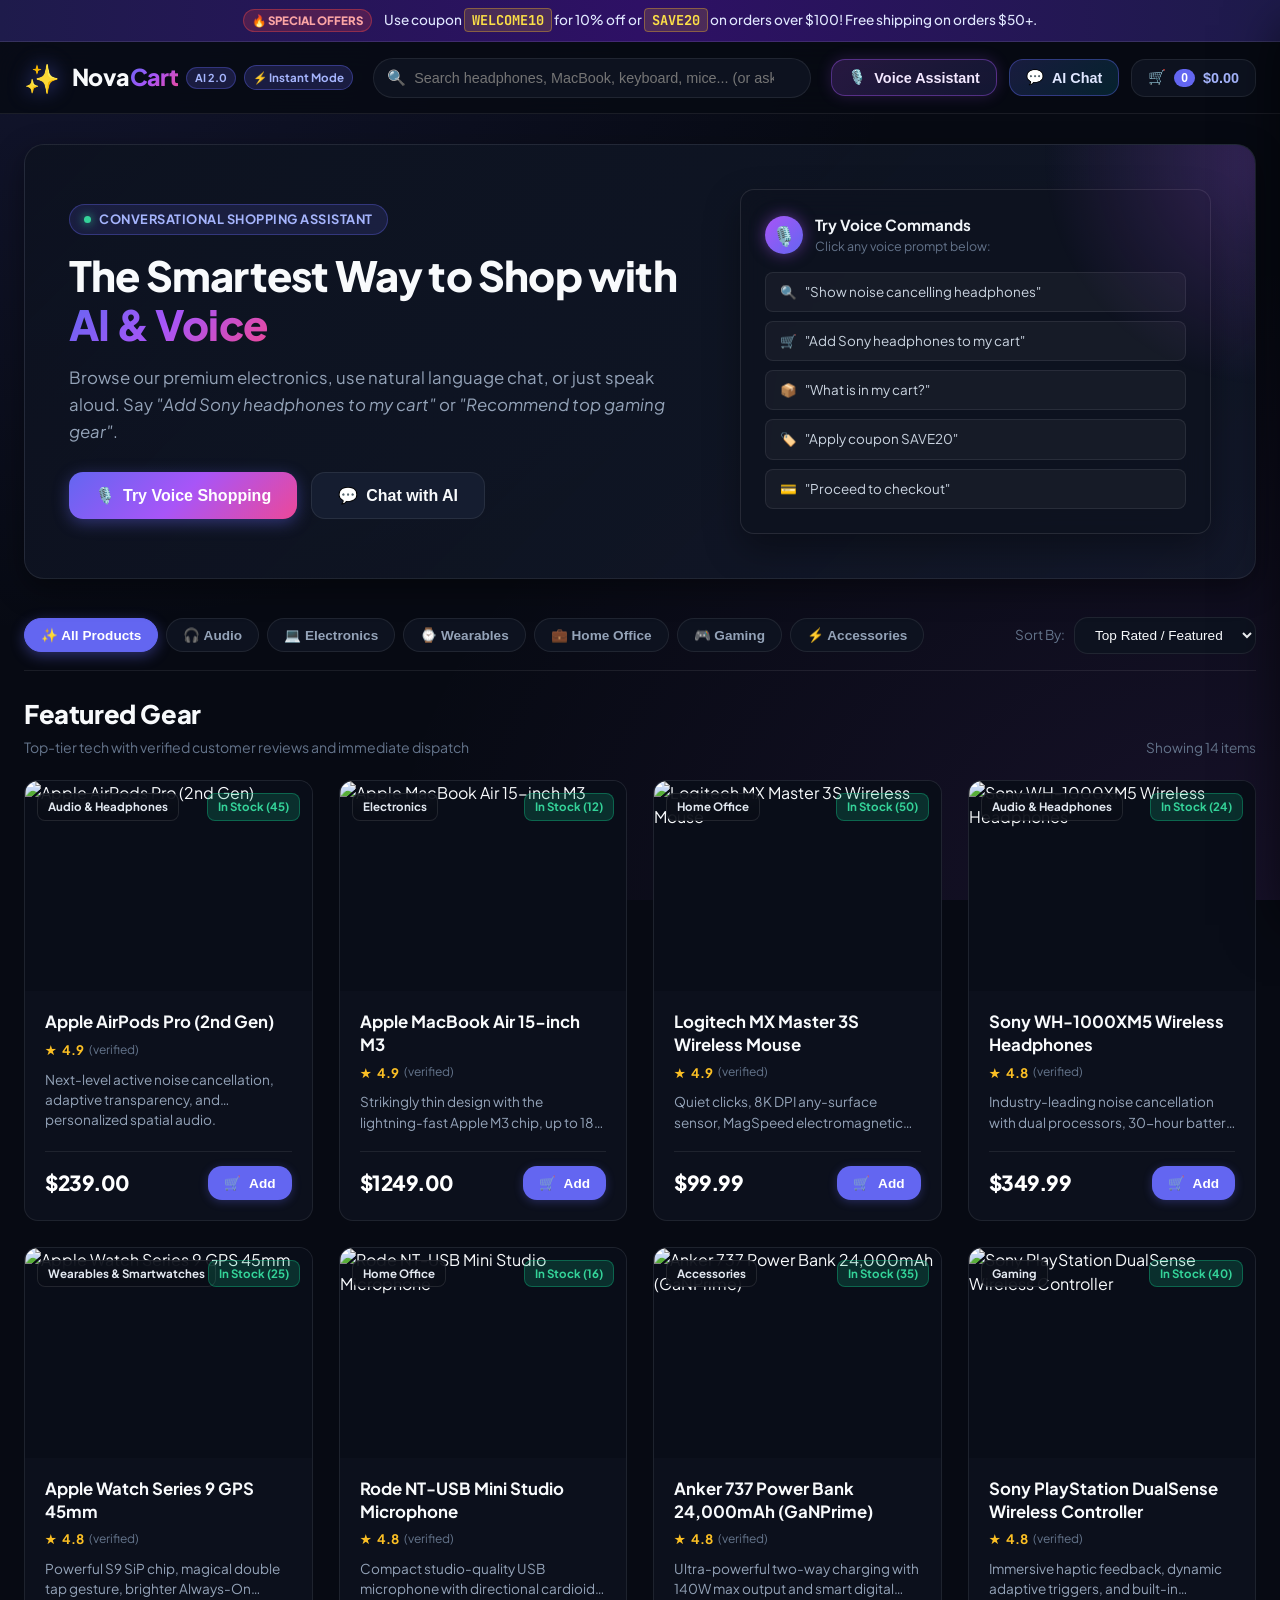
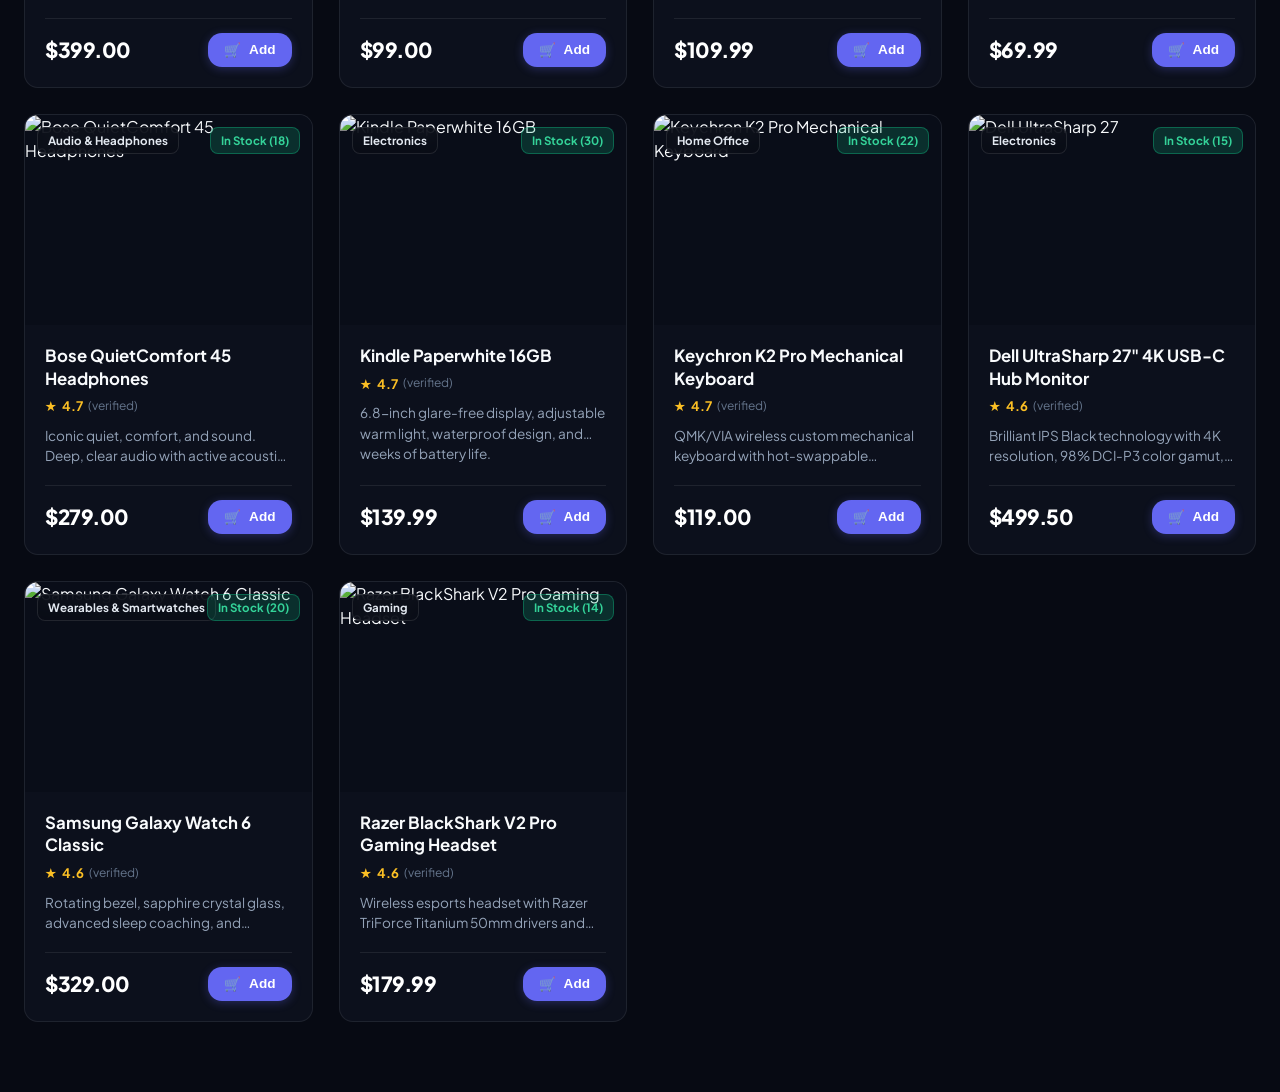
==== index.html @ 32c0c03f "Initial release of NovaCart E-Commerce System with AI Chatbot and Voice Assistant" ====
<!DOCTYPE html>
<html lang="en">
<head>
    <meta charset="UTF-8">
    <meta name="viewport" content="width=device-width, initial-scale=1.0">
    <title>NovaCart - AI & Voice Powered E-Commerce</title>
    <link rel="stylesheet" href="css/style.css">
    <link rel="preconnect" href="https://fonts.googleapis.com">
    <link rel="preconnect" href="https://fonts.gstatic.com" crossorigin>
    <link href="https://fonts.googleapis.com/css2?family=Plus+Jakarta+Sans:wght@300;400;500;600;700;800&family=JetBrains+Mono:wght@400;500;600&display=swap" rel="stylesheet">
</head>
<body>
    <!-- Top Promotional Banner -->
    <div class="announcement-bar">
        <div class="announcement-content">
            <span class="badge-fire">🔥 SPECIAL OFFERS</span>
            <span>Use coupon <code class="coupon-chip" onclick="cartManager.quickApply('WELCOME10')">WELCOME10</code> for 10% off or <code class="coupon-chip" onclick="cartManager.quickApply('SAVE20')">SAVE20</code> on orders over $100! Free shipping on orders $50+.</span>
        </div>
    </div>

    <!-- Navigation Header -->
    <header class="navbar">
        <div class="nav-container">
            <div class="logo-area" onclick="app.resetFilters()">
                <div class="logo-icon-glow">✨</div>
                <div class="logo-text">
                    <span class="brand-title">Nova<span class="gradient-text">Cart</span></span>
                    <span class="brand-badge">AI 2.0</span>
                    <span class="live-pill" id="backendStatusBadge">⚡ Instant Mode</span>
                </div>
            </div>

            <!-- Instant Search Bar -->
            <div class="search-container">
                <span class="search-icon">🔍</span>
                <input type="text" id="searchInput" placeholder="Search headphones, MacBook, keyboard, mice... (or ask AI)" oninput="app.handleSearch(this.value)">
                <button class="clear-search-btn" id="clearSearchBtn" onclick="app.clearSearch()" style="display:none;">✕</button>
            </div>

            <!-- Header Action Controls -->
            <div class="nav-actions">
                <!-- Voice Assistant Trigger -->
                <button class="btn btn-voice-glow" onclick="voiceAssistant.toggle()" title="Talk to Voice Assistant">
                    <span class="mic-wave">🎙️</span>
                    <span class="btn-label">Voice Assistant</span>
                </button>

                <!-- AI Chatbot Trigger -->
                <button class="btn btn-chat-glow" onclick="chatAssistant.toggle()" title="Open AI Chat Assistant">
                    <span>💬</span>
                    <span class="btn-label">AI Chat</span>
                </button>

                <!-- Shopping Cart Trigger -->
                <button class="btn btn-cart-glow" onclick="cartManager.openDrawer()" title="View Cart">
                    <span class="cart-icon">🛒</span>
                    <span class="cart-count" id="cartCountBadge">0</span>
                    <span class="cart-subtotal" id="cartHeaderSubtotal">$0.00</span>
                </button>
            </div>
        </div>
    </header>

    <!-- Main Container -->
    <main class="main-layout">
        <!-- Hero Section with Futuristic Conversational Shopping -->
        <section class="hero-banner">
            <div class="hero-left">
                <div class="hero-pill">
                    <span class="pulse-dot"></span> Conversational Shopping Assistant
                </div>
                <h1 class="hero-heading">
                    The Smartest Way to Shop with <span class="gradient-text">AI & Voice</span>
                </h1>
                <p class="hero-subtext">
                    Browse our premium electronics, use natural language chat, or just speak aloud.
                    Say <em>"Add Sony headphones to my cart"</em> or <em>"Recommend top gaming gear"</em>.
                </p>
                <div class="hero-cta-group">
                    <button class="btn btn-primary btn-lg" onclick="voiceAssistant.startListening()">
                        <span>🎙️</span> Try Voice Shopping
                    </button>
                    <button class="btn btn-secondary btn-lg" onclick="chatAssistant.openWithPrompt('What deals and recommendations do you have?')">
                        <span>💬</span> Chat with AI
                    </button>
                </div>
            </div>

            <div class="hero-right">
                <div class="hero-voice-card">
                    <div class="voice-card-header">
                        <span class="mic-icon-circle">🎙️</span>
                        <div>
                            <h4>Try Voice Commands</h4>
                            <p>Click any voice prompt below:</p>
                        </div>
                    </div>
                    <div class="command-pills">
                        <div class="cmd-pill" onclick="voiceAssistant.simulateUtterance('Show noise cancelling headphones')">
                            <span>🔍</span> "Show noise cancelling headphones"
                        </div>
                        <div class="cmd-pill" onclick="voiceAssistant.simulateUtterance('Add Sony headphones to my cart')">
                            <span>🛒</span> "Add Sony headphones to my cart"
                        </div>
                        <div class="cmd-pill" onclick="voiceAssistant.simulateUtterance('What is in my cart?')">
                            <span>📦</span> "What is in my cart?"
                        </div>
                        <div class="cmd-pill" onclick="voiceAssistant.simulateUtterance('Apply coupon SAVE20')">
                            <span>🏷️</span> "Apply coupon SAVE20"
                        </div>
                        <div class="cmd-pill" onclick="voiceAssistant.simulateUtterance('Proceed to checkout')">
                            <span>💳</span> "Proceed to checkout"
                        </div>
                    </div>
                </div>
            </div>
        </section>

        <!-- Category Filter Tabs & Controls -->
        <section class="catalog-controls">
            <div class="category-tabs" id="categoryTabs">
                <button class="cat-pill active" data-category="ALL" onclick="app.setCategory('ALL')">✨ All Products</button>
                <button class="cat-pill" data-category="AUDIO" onclick="app.setCategory('AUDIO')">🎧 Audio</button>
                <button class="cat-pill" data-category="ELECTRONICS" onclick="app.setCategory('ELECTRONICS')">💻 Electronics</button>
                <button class="cat-pill" data-category="WEARABLES" onclick="app.setCategory('WEARABLES')">⌚ Wearables</button>
                <button class="cat-pill" data-category="HOME_OFFICE" onclick="app.setCategory('HOME_OFFICE')">💼 Home Office</button>
                <button class="cat-pill" data-category="GAMING" onclick="app.setCategory('GAMING')">🎮 Gaming</button>
                <button class="cat-pill" data-category="ACCESSORIES" onclick="app.setCategory('ACCESSORIES')">⚡ Accessories</button>
            </div>

            <div class="filter-controls">
                <div class="sort-selector">
                    <label for="sortSelect">Sort By:</label>
                    <select id="sortSelect" onchange="app.handleSort(this.value)">
                        <option value="featured">Top Rated / Featured</option>
                        <option value="price-asc">Price: Low to High</option>
                        <option value="price-desc">Price: High to Low</option>
                        <option value="name">Name (A-Z)</option>
                    </select>
                </div>
            </div>
        </section>

        <!-- Product Grid Section -->
        <section class="products-section">
            <div class="section-header">
                <div>
                    <h2 id="sectionTitle">Featured Gear</h2>
                    <p class="section-subtitle">Top-tier tech with verified customer reviews and immediate dispatch</p>
                </div>
                <span class="product-count" id="productCountLabel">Loading catalog...</span>
            </div>

            <div class="product-grid" id="productGrid">
                <!-- Dynamically populated product cards -->
            </div>
        </section>
    </main>

    <!-- Slide-out Cart Drawer -->
    <div class="cart-backdrop" id="cartBackdrop" onclick="cartManager.closeDrawer()"></div>
    <aside class="cart-drawer" id="cartDrawer">
        <div class="cart-drawer-header">
            <div class="cart-drawer-title">
                <h3>Your Shopping Cart</h3>
                <span class="cart-badge-count" id="drawerCartCount">0 items</span>
            </div>
            <button class="close-btn" onclick="cartManager.closeDrawer()" title="Close Cart">✕</button>
        </div>

        <!-- Free Shipping Progress Bar -->
        <div class="shipping-progress-box" id="shippingProgressBar">
            <div class="shipping-status-text" id="shippingStatusText">Add $50.00 more for FREE shipping!</div>
            <div class="progress-bar-track">
                <div class="progress-bar-fill" id="shippingFill" style="width: 0%;"></div>
            </div>
        </div>

        <!-- Cart Items List -->
        <div class="cart-items-container" id="cartItemsContainer">
            <!-- Dynamically populated cart items -->
        </div>

        <!-- Cart Footer with Totals & Coupon -->
        <div class="cart-drawer-footer" id="cartDrawerFooter">
            <!-- Coupon Code Section -->
            <div class="coupon-section">
                <div class="coupon-input-group" id="couponInputGroup">
                    <input type="text" id="couponInput" placeholder="Coupon Code (e.g. SAVE20)" uppercase>
                    <button class="btn btn-secondary btn-sm" onclick="cartManager.applyCoupon()">Apply</button>
                </div>
                <div class="applied-coupon-tag" id="appliedCouponTag" style="display: none;">
                    <span class="tag-label" id="appliedCouponName">COUPON</span>
                    <button class="remove-coupon-btn" onclick="cartManager.removeCoupon()" title="Remove coupon">✕</button>
                </div>
            </div>

            <!-- Price Breakdown -->
            <div class="price-breakdown">
                <div class="price-row">
                    <span>Subtotal</span>
                    <span id="summarySubtotal">$0.00</span>
                </div>
                <div class="price-row discount-row" id="discountRow" style="display: none;">
                    <span>Discount Savings</span>
                    <span id="summaryDiscount">-$0.00</span>
                </div>
                <div class="price-row">
                    <span>Estimated Tax (8%)</span>
                    <span id="summaryTax">$0.00</span>
                </div>
                <div class="price-row">
                    <span>Shipping</span>
                    <span id="summaryShipping">$0.00</span>
                </div>
                <div class="price-row total-row">
                    <span>Final Total</span>
                    <span class="total-amount" id="summaryTotal">$0.00</span>
                </div>
            </div>

            <!-- Actions -->
            <div class="cart-action-buttons">
                <button class="btn btn-primary btn-block btn-lg" onclick="checkoutManager.openModal()">
                    Proceed to Checkout 🔒
                </button>
                <button class="btn btn-ghost btn-sm btn-block" onclick="cartManager.clearCart()">
                    Empty Cart
                </button>
            </div>
        </div>
    </aside>

    <!-- Multi-step Checkout Modal -->
    <div class="modal-backdrop" id="checkoutBackdrop">
        <div class="modal-card">
            <div class="modal-header">
                <h3>🔒 Express Checkout</h3>
                <button class="close-btn" onclick="checkoutManager.closeModal()">✕</button>
            </div>

            <div class="checkout-body" id="checkoutBody">
                <form id="checkoutForm" onsubmit="checkoutManager.submitOrder(event)">
                    <!-- Customer Information -->
                    <div class="form-section">
                        <h4>1. Customer Details</h4>
                        <div class="form-row">
                            <div class="form-group">
                                <label for="custName">Full Name *</label>
                                <input type="text" id="custName" required placeholder="Alex Mercer" value="Alex Mercer">
                            </div>
                            <div class="form-group">
                                <label for="custEmail">Email Address *</label>
                                <input type="email" id="custEmail" required placeholder="alex@example.com" value="alex@example.com">
                            </div>
                        </div>
                        <div class="form-group">
                            <label for="custPhone">Phone Number</label>
                            <input type="tel" id="custPhone" placeholder="+1 (555) 019-2834" value="+1 (555) 019-2834">
                        </div>
                    </div>

                    <!-- Shipping Address -->
                    <div class="form-section">
                        <h4>2. Shipping Address</h4>
                        <div class="form-group">
                            <label for="shippingAddress">Street Address & Apartment *</label>
                            <input type="text" id="shippingAddress" required placeholder="742 Evergreen Terrace, Springfield, OR 97477" value="742 Evergreen Terrace, Springfield, OR 97477">
                        </div>
                    </div>

                    <!-- Payment Method -->
                    <div class="form-section">
                        <h4>3. Payment Method</h4>
                        <div class="payment-methods-grid">
                            <label class="payment-card-opt">
                                <input type="radio" name="paymentMethod" value="CREDIT_CARD" checked onchange="checkoutManager.selectPayment(this.value)">
                                <div class="payment-opt-content">
                                    <span class="opt-icon">💳</span>
                                    <span class="opt-title">Credit / Debit Card</span>
                                </div>
                            </label>
                            <label class="payment-card-opt">
                                <input type="radio" name="paymentMethod" value="UPI" onchange="checkoutManager.selectPayment(this.value)">
                                <div class="payment-opt-content">
                                    <span class="opt-icon">⚡</span>
                                    <span class="opt-title">Instant UPI</span>
                                </div>
                            </label>
                            <label class="payment-card-opt">
                                <input type="radio" name="paymentMethod" value="PAYPAL" onchange="checkoutManager.selectPayment(this.value)">
                                <div class="payment-opt-content">
                                    <span class="opt-icon">🅿️</span>
                                    <span class="opt-title">PayPal</span>
                                </div>
                            </label>
                            <label class="payment-card-opt">
                                <input type="radio" name="paymentMethod" value="CASH_ON_DELIVERY" onchange="checkoutManager.selectPayment(this.value)">
                                <div class="payment-opt-content">
                                    <span class="opt-icon">💵</span>
                                    <span class="opt-title">Cash on Delivery</span>
                                </div>
                            </label>
                        </div>

                        <!-- Card Fields -->
                        <div class="payment-extra-fields" id="paymentCardFields">
                            <div class="form-group">
                                <label for="cardNum">Card Number</label>
                                <input type="text" id="cardNum" placeholder="4532 •••• •••• 8890" value="4532 8900 1234 5678" maxlength="19">
                            </div>
                            <div class="form-row">
                                <div class="form-group">
                                    <label for="cardExp">Expiry (MM/YY)</label>
                                    <input type="text" id="cardExp" placeholder="12/28" value="12/28" maxlength="5">
                                </div>
                                <div class="form-group">
                                    <label for="cardCvv">CVV</label>
                                    <input type="password" id="cardCvv" placeholder="•••" value="889" maxlength="4">
                                </div>
                            </div>
                        </div>

                        <!-- UPI Fields -->
                        <div class="payment-extra-fields" id="paymentUpiFields" style="display: none;">
                            <div class="form-group">
                                <label for="upiId">UPI Virtual Payment Address (VPA)</label>
                                <input type="text" id="upiId" placeholder="alex@okhdfcbank" value="alex@okhdfcbank">
                            </div>
                        </div>
                    </div>

                    <!-- Order Total Summary -->
                    <div class="checkout-summary-bar">
                        <span>Total Payable: <strong id="checkoutModalTotal">$0.00</strong></span>
                    </div>

                    <div class="modal-footer-actions">
                        <button type="button" class="btn btn-secondary" onclick="checkoutManager.closeModal()">Back to Cart</button>
                        <button type="submit" class="btn btn-primary btn-lg" id="submitOrderBtn">Place Order Now 🚀</button>
                    </div>
                </form>
            </div>

            <!-- Order Confirmation Success View -->
            <div class="order-receipt-view" id="orderReceiptView" style="display: none;">
                <div class="success-badge-icon">🎉</div>
                <h3>Order Placed Successfully!</h3>
                <p class="receipt-sub">Thank you for your purchase. Your order receipt and shipment tracking details:</p>
                
                <div class="receipt-card">
                    <div class="receipt-row">
                        <span>Order ID:</span>
                        <strong class="receipt-id" id="receiptOrderId">ORD-000000</strong>
                    </div>
                    <div class="receipt-row">
                        <span>Tracking Number:</span>
                        <code id="receiptTracking">TRK-000000</code>
                    </div>
                    <div class="receipt-row">
                        <span>Transaction ID:</span>
                        <code id="receiptTransaction">TXN-000000</code>
                    </div>
                    <div class="receipt-row">
                        <span>Total Paid:</span>
                        <strong class="receipt-total" id="receiptTotal">$0.00</strong>
                    </div>
                    <div class="receipt-row">
                        <span>Delivery Address:</span>
                        <span id="receiptAddress">Address</span>
                    </div>
                </div>

                <div class="modal-footer-actions">
                    <button class="btn btn-primary btn-block" onclick="checkoutManager.finishAndShop()">Continue Shopping</button>
                </div>
            </div>
        </div>
    </div>

    <!-- AI Chatbot Drawer Widget -->
    <div class="chat-widget" id="chatWidget">
        <div class="chat-header">
            <div class="chat-bot-info">
                <div class="chat-avatar">🤖</div>
                <div>
                    <div class="chat-title">Nova AI Assistant</div>
                    <div class="chat-subtitle"><span class="online-dot"></span> Online • Natural Language Agent</div>
                </div>
            </div>
            <button class="close-btn" onclick="chatAssistant.toggle()" title="Close Chat">✕</button>
        </div>

        <div class="chat-messages" id="chatMessages">
            <div class="chat-bubble bot-bubble">
                <div class="bubble-content">
                    👋 Hi! I'm your AI Shopping Assistant. How can I help you today?
                    <br><br>
                    You can ask me to:
                    <ul>
                        <li>Search gear (e.g. <em>"Show headphones under $300"</em>)</li>
                        <li>Add products to your cart (e.g. <em>"Add 2 Sony headphones"</em>)</li>
                        <li>Apply discounts (e.g. <em>"Apply coupon SAVE20"</em>)</li>
                        <li>Check your cart or proceed to checkout</li>
                    </ul>
                </div>
            </div>
        </div>

        <!-- Quick Suggestion Chips -->
        <div class="chat-suggestions" id="chatSuggestions">
            <button class="suggestion-chip" onclick="chatAssistant.sendPrompt('Recommend popular headphones')">🎧 Popular Headphones</button>
            <button class="suggestion-chip" onclick="chatAssistant.sendPrompt('Show MacBook and monitors')">💻 Laptops & Monitors</button>
            <button class="suggestion-chip" onclick="chatAssistant.sendPrompt('What is in my cart?')">🛒 Check My Cart</button>
            <button class="suggestion-chip" onclick="chatAssistant.sendPrompt('Apply coupon WELCOME10')">🏷️ Apply WELCOME10</button>
            <button class="suggestion-chip" onclick="chatAssistant.sendPrompt('What is your return policy?')">📦 Return Policy</button>
        </div>

        <!-- Chat Input Form -->
        <form class="chat-input-bar" onsubmit="chatAssistant.sendMessage(event)">
            <input type="text" id="chatInputField" placeholder="Type a request (e.g. 'Add Sony headphones')..." autocomplete="off">
            <button type="button" class="chat-mic-btn" onclick="voiceAssistant.startListening()" title="Speak instead">🎙️</button>
            <button type="submit" class="btn btn-primary chat-send-btn">Send</button>
        </form>
    </div>

    <!-- Voice Assistant Modal Overlay & Waveform Visualizer -->
    <div class="voice-modal-overlay" id="voiceModal" style="display: none;">
        <div class="voice-modal-box">
            <button class="close-btn voice-close" onclick="voiceAssistant.stopListening()">✕</button>
            
            <div class="voice-waveform-area">
                <div class="voice-orb" id="voiceOrb">
                    <div class="pulse-ring"></div>
                    <div class="pulse-ring"></div>
                    <span class="voice-mic-icon">🎙️</span>
                </div>
                <div class="waveform-bars" id="waveformBars">
                    <span class="bar"></span><span class="bar"></span><span class="bar"></span>
                    <span class="bar"></span><span class="bar"></span><span class="bar"></span>
                    <span class="bar"></span><span class="bar"></span><span class="bar"></span>
                </div>
            </div>

            <div class="voice-status-text" id="voiceStatus">Listening... Speak now</div>
            
            <div class="voice-transcript-box">
                <div class="transcript-label">Recognized Speech:</div>
                <div class="transcript-text" id="voiceTranscript">"Say something like 'Add Sony headphones to cart'..."</div>
            </div>

            <div class="voice-response-box" id="voiceResponseBox" style="display: none;">
                <div class="transcript-label">Assistant Spoke:</div>
                <div class="assistant-speech-text" id="assistantSpeechText"></div>
            </div>

            <div class="voice-sample-actions">
                <span class="sample-label">Or click to test voice command:</span>
                <div class="sample-chips">
                    <button class="chip-btn" onclick="voiceAssistant.simulateUtterance('Add Sony headphones to cart')">Add Sony Headphones</button>
                    <button class="chip-btn" onclick="voiceAssistant.simulateUtterance('Show mechanical keyboards')">Show Keyboards</button>
                    <button class="chip-btn" onclick="voiceAssistant.simulateUtterance('What is in my cart?')">What's in my cart?</button>
                    <button class="chip-btn" onclick="voiceAssistant.simulateUtterance('Proceed to checkout')">Checkout Now</button>
                </div>
            </div>
        </div>
    </div>

    <!-- Toast Notification Container -->
    <div class="toast-container" id="toastContainer"></div>

    <script src="js/app.js"></script>
</body>
</html>
---- css/style.css ----
/* ==========================================================================
   NovaCart Premium Modern CSS System (V2 Enhanced)
   ========================================================================== */

:root {
    --bg-primary: #070a13;
    --bg-secondary: #0d121f;
    --bg-tertiary: #151d30;
    --bg-card: rgba(13, 18, 31, 0.85);
    --bg-card-hover: rgba(21, 29, 48, 0.95);
    --bg-glass: rgba(255, 255, 255, 0.03);
    
    --text-primary: #f8fafc;
    --text-secondary: #94a3b8;
    --text-muted: #64748b;

    --brand-primary: #6366f1;
    --brand-hover: #4f46e5;
    --brand-gradient: linear-gradient(135deg, #6366f1 0%, #a855f7 50%, #ec4899 100%);
    --brand-glow: rgba(99, 102, 241, 0.4);

    --accent-cyan: #06b6d4;
    --success: #10b981;
    --success-bg: rgba(16, 185, 129, 0.14);
    --warning: #f59e0b;
    --danger: #ef4444;
    
    --border-color: rgba(255, 255, 255, 0.08);
    --border-highlight: rgba(99, 102, 241, 0.35);

    --radius-sm: 8px;
    --radius-md: 14px;
    --radius-lg: 20px;
    --radius-full: 9999px;

    --shadow-sm: 0 4px 12px rgba(0, 0, 0, 0.25);
    --shadow-md: 0 10px 30px rgba(0, 0, 0, 0.4);
    --shadow-lg: 0 25px 50px rgba(0, 0, 0, 0.6);
    --shadow-glow: 0 0 30px var(--brand-glow);

    --transition: all 0.25s cubic-bezier(0.16, 1, 0.3, 1);
}

* {
    box-sizing: border-box;
    margin: 0;
    padding: 0;
}

body {
    font-family: 'Plus Jakarta Sans', -apple-system, BlinkMacSystemFont, sans-serif;
    background-color: var(--bg-primary);
    background-image: 
        radial-gradient(at 0% 0%, rgba(99, 102, 241, 0.12) 0px, transparent 50%),
        radial-gradient(at 100% 100%, rgba(168, 85, 247, 0.1) 0px, transparent 50%);
    background-attachment: fixed;
    color: var(--text-primary);
    line-height: 1.5;
    min-height: 100vh;
    overflow-x: hidden;
}

/* Announcement Bar */
.announcement-bar {
    background: linear-gradient(90deg, #1e1b4b, #2e1065, #1e1b4b);
    border-bottom: 1px solid rgba(255, 255, 255, 0.1);
    color: #e0e7ff;
    padding: 9px 16px;
    font-size: 0.85rem;
    font-weight: 500;
}

.announcement-content {
    max-width: 1280px;
    margin: 0 auto;
    display: flex;
    align-items: center;
    justify-content: center;
    gap: 12px;
    flex-wrap: wrap;
}

.badge-fire {
    font-size: 0.72rem;
    font-weight: 800;
    background: rgba(239, 68, 68, 0.2);
    border: 1px solid rgba(239, 68, 68, 0.4);
    color: #fca5a5;
    padding: 2px 8px;
    border-radius: var(--radius-full);
}

.coupon-chip {
    font-family: 'JetBrains Mono', monospace;
    background: rgba(251, 191, 36, 0.15);
    border: 1px solid rgba(251, 191, 36, 0.35);
    padding: 2px 7px;
    border-radius: 4px;
    color: #fde047;
    font-weight: 700;
    cursor: pointer;
    transition: var(--transition);
}

.coupon-chip:hover {
    background: rgba(251, 191, 36, 0.3);
}

/* Navigation Header */
.navbar {
    position: sticky;
    top: 0;
    z-index: 100;
    background: rgba(7, 10, 19, 0.82);
    backdrop-filter: blur(20px);
    -webkit-backdrop-filter: blur(20px);
    border-bottom: 1px solid var(--border-color);
}

.nav-container {
    max-width: 1280px;
    margin: 0 auto;
    padding: 14px 24px;
    display: flex;
    align-items: center;
    justify-content: space-between;
    gap: 20px;
}

.logo-area {
    display: flex;
    align-items: center;
    gap: 12px;
    cursor: pointer;
    user-select: none;
}

.logo-icon-glow {
    font-size: 1.8rem;
    filter: drop-shadow(0 0 10px rgba(99, 102, 241, 0.7));
}

.logo-text {
    display: flex;
    align-items: center;
    gap: 8px;
}

.brand-title {
    font-size: 1.45rem;
    font-weight: 800;
    letter-spacing: -0.6px;
}

.gradient-text {
    background: var(--brand-gradient);
    -webkit-background-clip: text;
    -webkit-text-fill-color: transparent;
}

.brand-badge {
    font-size: 0.68rem;
    font-weight: 700;
    padding: 2px 8px;
    background: rgba(99, 102, 241, 0.2);
    border: 1px solid var(--border-highlight);
    border-radius: var(--radius-full);
    color: #a5b4fc;
}

.live-pill {
    font-size: 0.72rem;
    font-weight: 700;
    padding: 3px 8px;
    border-radius: var(--radius-full);
    background: rgba(16, 185, 129, 0.15);
    border: 1px solid rgba(16, 185, 129, 0.35);
    color: #34d399;
}

/* Search Bar */
.search-container {
    flex: 1;
    max-width: 480px;
    position: relative;
    display: flex;
    align-items: center;
}

.search-icon {
    position: absolute;
    left: 14px;
    font-size: 0.95rem;
    color: var(--text-muted);
    pointer-events: none;
}

.search-container input {
    width: 100%;
    padding: 11px 36px 11px 40px;
    background: var(--bg-secondary);
    border: 1px solid var(--border-color);
    border-radius: var(--radius-full);
    color: var(--text-primary);
    font-size: 0.9rem;
    transition: var(--transition);
}

.search-container input:focus {
    outline: none;
    border-color: var(--brand-primary);
    box-shadow: 0 0 0 3px var(--brand-glow);
}

.clear-search-btn {
    position: absolute;
    right: 14px;
    background: none;
    border: none;
    color: var(--text-muted);
    cursor: pointer;
    font-size: 0.85rem;
}

/* Nav Actions */
.nav-actions {
    display: flex;
    align-items: center;
    gap: 12px;
}

.btn {
    display: inline-flex;
    align-items: center;
    justify-content: center;
    gap: 8px;
    padding: 9px 18px;
    border-radius: var(--radius-md);
    font-size: 0.9rem;
    font-weight: 600;
    cursor: pointer;
    transition: var(--transition);
    border: none;
    user-select: none;
}

.btn-primary {
    background: var(--brand-gradient);
    color: #ffffff;
    box-shadow: 0 4px 16px rgba(99, 102, 241, 0.4);
}

.btn-primary:hover {
    transform: translateY(-2px);
    box-shadow: 0 6px 24px rgba(99, 102, 241, 0.6);
}

.btn-secondary {
    background: var(--bg-tertiary);
    color: var(--text-primary);
    border: 1px solid var(--border-color);
}

.btn-secondary:hover {
    background: #1e293b;
    border-color: rgba(255, 255, 255, 0.2);
}

.btn-voice-glow {
    background: linear-gradient(135deg, rgba(168, 85, 247, 0.2), rgba(99, 102, 241, 0.15));
    border: 1px solid rgba(168, 85, 247, 0.4);
    color: #f3e8ff;
    padding: 9px 16px;
    box-shadow: 0 0 15px rgba(168, 85, 247, 0.2);
}

.btn-voice-glow:hover {
    background: linear-gradient(135deg, rgba(168, 85, 247, 0.35), rgba(99, 102, 241, 0.3));
    transform: translateY(-1px);
    box-shadow: 0 0 20px rgba(168, 85, 247, 0.5);
}

.btn-chat-glow {
    background: linear-gradient(135deg, rgba(99, 102, 241, 0.2), rgba(6, 182, 212, 0.15));
    border: 1px solid rgba(99, 102, 241, 0.4);
    color: #e0e7ff;
    padding: 9px 16px;
}

.btn-chat-glow:hover {
    background: rgba(99, 102, 241, 0.3);
    transform: translateY(-1px);
    box-shadow: 0 0 20px rgba(99, 102, 241, 0.5);
}

.btn-cart-glow {
    background: var(--bg-secondary);
    border: 1px solid var(--border-color);
    color: var(--text-primary);
    padding: 9px 16px;
    gap: 8px;
}

.btn-cart-glow:hover {
    border-color: var(--brand-primary);
}

.cart-count {
    background: var(--brand-primary);
    color: #ffffff;
    font-size: 0.75rem;
    font-weight: 700;
    padding: 2px 7px;
    border-radius: var(--radius-full);
}

.cart-subtotal {
    font-weight: 700;
    font-size: 0.9rem;
    color: #a5b4fc;
}

/* Main Layout */
.main-layout {
    max-width: 1280px;
    margin: 0 auto;
    padding: 30px 24px 70px;
}

/* Hero Banner */
.hero-banner {
    display: grid;
    grid-template-columns: 1.35fr 1fr;
    gap: 36px;
    align-items: center;
    background: linear-gradient(135deg, rgba(13, 18, 31, 0.9) 0%, rgba(21, 29, 48, 0.7) 100%);
    border: 1px solid var(--border-color);
    border-radius: var(--radius-lg);
    padding: 44px;
    margin-bottom: 38px;
    position: relative;
    overflow: hidden;
    box-shadow: var(--shadow-md);
}

.hero-banner::after {
    content: '';
    position: absolute;
    top: -50%;
    right: -20%;
    width: 460px;
    height: 460px;
    background: radial-gradient(circle, rgba(168, 85, 247, 0.25), transparent 70%);
    pointer-events: none;
}

.hero-pill {
    display: inline-flex;
    align-items: center;
    gap: 8px;
    font-size: 0.8rem;
    font-weight: 700;
    text-transform: uppercase;
    letter-spacing: 0.5px;
    padding: 5px 14px;
    background: rgba(99, 102, 241, 0.15);
    border: 1px solid var(--border-highlight);
    border-radius: var(--radius-full);
    color: #a5b4fc;
    margin-bottom: 16px;
}

.pulse-dot {
    width: 7px;
    height: 7px;
    border-radius: 50%;
    background: #34d399;
    box-shadow: 0 0 10px #34d399;
}

.hero-heading {
    font-size: 2.6rem;
    font-weight: 800;
    line-height: 1.18;
    margin-bottom: 16px;
    letter-spacing: -0.8px;
}

.hero-subtext {
    font-size: 1.05rem;
    color: var(--text-secondary);
    margin-bottom: 26px;
    line-height: 1.6;
}

.hero-cta-group {
    display: flex;
    gap: 14px;
    flex-wrap: wrap;
}

.btn-lg {
    padding: 13px 26px;
    font-size: 1rem;
    border-radius: var(--radius-md);
}

.hero-voice-card {
    background: rgba(13, 18, 31, 0.85);
    border: 1px solid rgba(255, 255, 255, 0.1);
    border-radius: var(--radius-md);
    padding: 24px;
    backdrop-filter: blur(16px);
    box-shadow: 0 15px 35px rgba(0, 0, 0, 0.35);
}

.voice-card-header {
    display: flex;
    align-items: center;
    gap: 12px;
    margin-bottom: 16px;
}

.mic-icon-circle {
    width: 38px;
    height: 38px;
    border-radius: 50%;
    background: linear-gradient(135deg, #a855f7, #6366f1);
    display: flex;
    align-items: center;
    justify-content: center;
    font-size: 1.2rem;
    box-shadow: 0 0 15px rgba(168, 85, 247, 0.5);
}

.voice-card-header h4 {
    font-size: 0.95rem;
    font-weight: 700;
    color: #f1f5f9;
}

.voice-card-header p {
    font-size: 0.78rem;
    color: var(--text-muted);
}

.command-pills {
    display: flex;
    flex-direction: column;
    gap: 9px;
}

.cmd-pill {
    background: rgba(255, 255, 255, 0.04);
    border: 1px solid rgba(255, 255, 255, 0.08);
    border-radius: var(--radius-sm);
    padding: 9px 14px;
    font-size: 0.84rem;
    color: #cbd5e1;
    cursor: pointer;
    transition: var(--transition);
    display: flex;
    align-items: center;
    gap: 8px;
}

.cmd-pill:hover {
    background: rgba(99, 102, 241, 0.22);
    border-color: var(--brand-primary);
    transform: translateX(4px);
    color: #ffffff;
}

/* Category Filter Tabs & Controls */
.catalog-controls {
    display: flex;
    justify-content: space-between;
    align-items: center;
    flex-wrap: wrap;
    gap: 16px;
    margin-bottom: 24px;
    padding-bottom: 16px;
    border-bottom: 1px solid var(--border-color);
}

.category-tabs {
    display: flex;
    gap: 8px;
    flex-wrap: wrap;
}

.cat-pill {
    background: var(--bg-secondary);
    border: 1px solid var(--border-color);
    color: var(--text-secondary);
    padding: 8px 16px;
    border-radius: var(--radius-full);
    font-size: 0.85rem;
    font-weight: 600;
    cursor: pointer;
    transition: var(--transition);
}

.cat-pill:hover {
    color: var(--text-primary);
    border-color: rgba(255, 255, 255, 0.2);
}

.cat-pill.active {
    background: var(--brand-primary);
    border-color: var(--brand-primary);
    color: #ffffff;
    box-shadow: 0 4px 14px rgba(99, 102, 241, 0.4);
}

.filter-controls select {
    background: var(--bg-secondary);
    border: 1px solid var(--border-color);
    color: var(--text-primary);
    padding: 9px 16px;
    border-radius: var(--radius-md);
    font-size: 0.85rem;
    outline: none;
    cursor: pointer;
}

.sort-selector label {
    font-size: 0.85rem;
    color: var(--text-muted);
    margin-right: 6px;
}

/* Products Section */
.section-header {
    display: flex;
    justify-content: space-between;
    align-items: flex-end;
    margin-bottom: 22px;
}

.section-header h2 {
    font-size: 1.6rem;
    font-weight: 800;
    letter-spacing: -0.4px;
}

.section-subtitle {
    font-size: 0.88rem;
    color: var(--text-muted);
    margin-top: 4px;
}

.product-count {
    color: var(--text-muted);
    font-size: 0.85rem;
}

/* Product Grid */
.product-grid {
    display: grid;
    grid-template-columns: repeat(auto-fill, minmax(280px, 1fr));
    gap: 26px;
}

.product-card {
    background: var(--bg-card);
    border: 1px solid var(--border-color);
    border-radius: var(--radius-md);
    overflow: hidden;
    display: flex;
    flex-direction: column;
    transition: var(--transition);
    position: relative;
}

.product-card:hover {
    transform: translateY(-6px);
    background: var(--bg-card-hover);
    border-color: rgba(99, 102, 241, 0.45);
    box-shadow: var(--shadow-md), 0 0 25px rgba(99, 102, 241, 0.15);
}

.product-img-box {
    position: relative;
    width: 100%;
    height: 210px;
    background: #090d18;
    overflow: hidden;
}

.product-img-box img {
    width: 100%;
    height: 100%;
    object-fit: cover;
    transition: transform 0.45s ease;
}

.product-card:hover .product-img-box img {
    transform: scale(1.08);
}

.product-category-tag {
    position: absolute;
    top: 12px;
    left: 12px;
    background: rgba(10, 14, 23, 0.85);
    backdrop-filter: blur(8px);
    color: #e2e8f0;
    font-size: 0.72rem;
    font-weight: 700;
    padding: 4px 10px;
    border-radius: var(--radius-sm);
    border: 1px solid rgba(255, 255, 255, 0.1);
}

.product-stock-tag {
    position: absolute;
    top: 12px;
    right: 12px;
    font-size: 0.72rem;
    font-weight: 700;
    padding: 4px 10px;
    border-radius: var(--radius-sm);
}

.stock-in {
    background: rgba(16, 185, 129, 0.2);
    color: #34d399;
    border: 1px solid rgba(16, 185, 129, 0.4);
}

.stock-low {
    background: rgba(245, 158, 11, 0.2);
    color: #fbbf24;
    border: 1px solid rgba(245, 158, 11, 0.4);
}

.product-body {
    padding: 20px;
    display: flex;
    flex-direction: column;
    flex: 1;
}

.product-title {
    font-size: 1.05rem;
    font-weight: 700;
    margin-bottom: 6px;
    line-height: 1.35;
    color: var(--text-primary);
}

.product-rating {
    display: flex;
    align-items: center;
    gap: 5px;
    font-size: 0.82rem;
    color: #fbbf24;
    margin-bottom: 10px;
}

.product-desc {
    font-size: 0.85rem;
    color: var(--text-secondary);
    line-height: 1.5;
    margin-bottom: 18px;
    flex: 1;
    display: -webkit-box;
    -webkit-line-clamp: 2;
    -webkit-box-orient: vertical;
    overflow: hidden;
}

.product-footer {
    display: flex;
    align-items: center;
    justify-content: space-between;
    gap: 12px;
    padding-top: 14px;
    border-top: 1px solid var(--border-color);
}

.product-price {
    font-size: 1.3rem;
    font-weight: 800;
    color: #ffffff;
    letter-spacing: -0.5px;
}

.btn-add-cart {
    background: var(--brand-primary);
    color: #ffffff;
    padding: 9px 16px;
    font-size: 0.85rem;
    box-shadow: 0 2px 10px rgba(99, 102, 241, 0.3);
}

.btn-add-cart:hover {
    background: var(--brand-hover);
    box-shadow: 0 4px 14px rgba(99, 102, 241, 0.5);
}

/* Cart Drawer */
.cart-backdrop {
    position: fixed;
    inset: 0;
    background: rgba(0, 0, 0, 0.7);
    backdrop-filter: blur(6px);
    z-index: 200;
    opacity: 0;
    pointer-events: none;
    transition: var(--transition);
}

.cart-backdrop.open {
    opacity: 1;
    pointer-events: auto;
}

.cart-drawer {
    position: fixed;
    top: 0;
    right: 0;
    bottom: 0;
    width: 450px;
    max-width: 100vw;
    background: #0c111e;
    border-left: 1px solid var(--border-color);
    box-shadow: var(--shadow-lg);
    z-index: 210;
    transform: translateX(100%);
    transition: transform 0.35s cubic-bezier(0.16, 1, 0.3, 1);
    display: flex;
    flex-direction: column;
}

.cart-drawer.open {
    transform: translateX(0);
}

.cart-drawer-header {
    padding: 22px 24px;
    display: flex;
    justify-content: space-between;
    align-items: center;
    border-bottom: 1px solid var(--border-color);
}

.cart-drawer-title {
    display: flex;
    align-items: center;
    gap: 10px;
}

.cart-drawer-title h3 {
    font-size: 1.25rem;
    font-weight: 700;
}

.cart-badge-count {
    background: rgba(99, 102, 241, 0.2);
    color: #a5b4fc;
    font-size: 0.75rem;
    padding: 3px 9px;
    border-radius: var(--radius-full);
}

.close-btn {
    background: none;
    border: none;
    color: var(--text-muted);
    font-size: 1.25rem;
    cursor: pointer;
    padding: 4px;
    line-height: 1;
    transition: var(--transition);
}

.close-btn:hover {
    color: #ffffff;
}

/* Free Shipping Progress */
.shipping-progress-box {
    background: rgba(99, 102, 241, 0.08);
    padding: 14px 24px;
    border-bottom: 1px solid var(--border-color);
}

.shipping-status-text {
    font-size: 0.82rem;
    font-weight: 600;
    color: #c7d2fe;
    margin-bottom: 8px;
}

.progress-bar-track {
    width: 100%;
    height: 7px;
    background: rgba(255, 255, 255, 0.08);
    border-radius: var(--radius-full);
    overflow: hidden;
}

.progress-bar-fill {
    height: 100%;
    background: linear-gradient(90deg, #6366f1, #10b981);
    transition: width 0.4s ease;
}

/* Cart Items Container */
.cart-items-container {
    flex: 1;
    overflow-y: auto;
    padding: 20px 24px;
    display: flex;
    flex-direction: column;
    gap: 16px;
}

.cart-item-card {
    display: flex;
    gap: 14px;
    background: rgba(255, 255, 255, 0.03);
    border: 1px solid var(--border-color);
    border-radius: var(--radius-md);
    padding: 14px;
}

.cart-item-img {
    width: 72px;
    height: 72px;
    border-radius: var(--radius-sm);
    object-fit: cover;
    background: #000;
}

.cart-item-details {
    flex: 1;
    display: flex;
    flex-direction: column;
    justify-content: space-between;
}

.cart-item-top {
    display: flex;
    justify-content: space-between;
    align-items: flex-start;
    gap: 8px;
}

.cart-item-name {
    font-size: 0.92rem;
    font-weight: 600;
    line-height: 1.35;
}

.btn-remove-item {
    background: none;
    border: none;
    color: var(--text-muted);
    cursor: pointer;
    font-size: 0.9rem;
    padding: 2px;
}

.btn-remove-item:hover {
    color: var(--danger);
}

.cart-item-bottom {
    display: flex;
    justify-content: space-between;
    align-items: center;
    margin-top: 8px;
}

.qty-control {
    display: flex;
    align-items: center;
    background: var(--bg-secondary);
    border: 1px solid var(--border-color);
    border-radius: var(--radius-sm);
    overflow: hidden;
}

.qty-btn {
    background: none;
    border: none;
    color: var(--text-primary);
    padding: 3px 10px;
    cursor: pointer;
    font-weight: 700;
}

.qty-btn:hover {
    background: rgba(255, 255, 255, 0.1);
}

.qty-display {
    padding: 2px 10px;
    font-size: 0.85rem;
    font-weight: 600;
}

.cart-item-price {
    font-weight: 700;
    font-size: 0.98rem;
    color: #ffffff;
}

.empty-cart-state {
    text-align: center;
    padding: 60px 20px;
    color: var(--text-muted);
}

.empty-cart-icon {
    font-size: 3.5rem;
    margin-bottom: 12px;
}

/* Cart Footer */
.cart-drawer-footer {
    padding: 20px 24px;
    border-top: 1px solid var(--border-color);
    background: rgba(12, 17, 30, 0.95);
}

.coupon-section {
    margin-bottom: 16px;
}

.coupon-input-group {
    display: flex;
    gap: 8px;
}

.coupon-input-group input {
    flex: 1;
    background: var(--bg-secondary);
    border: 1px solid var(--border-color);
    border-radius: var(--radius-md);
    padding: 9px 12px;
    color: #ffffff;
    font-size: 0.85rem;
    font-family: 'JetBrains Mono', monospace;
    text-transform: uppercase;
}

.applied-coupon-tag {
    display: flex;
    align-items: center;
    justify-content: space-between;
    background: var(--success-bg);
    border: 1px solid rgba(16, 185, 129, 0.4);
    padding: 7px 14px;
    border-radius: var(--radius-sm);
    color: #34d399;
    font-size: 0.85rem;
    font-weight: 600;
    margin-top: 6px;
}

.price-breakdown {
    display: flex;
    flex-direction: column;
    gap: 8px;
    margin-bottom: 18px;
    font-size: 0.9rem;
}

.price-row {
    display: flex;
    justify-content: space-between;
    color: var(--text-secondary);
}

.discount-row {
    color: #34d399;
    font-weight: 600;
}

.total-row {
    font-size: 1.2rem;
    font-weight: 800;
    color: #ffffff;
    padding-top: 10px;
    border-top: 1px solid var(--border-color);
}

.btn-block {
    width: 100%;
}

.btn-ghost {
    background: none;
    border: none;
    color: var(--text-muted);
}

.btn-ghost:hover {
    color: var(--danger);
}

/* Modals */
.modal-backdrop {
    position: fixed;
    inset: 0;
    background: rgba(0, 0, 0, 0.78);
    backdrop-filter: blur(10px);
    z-index: 300;
    display: flex;
    align-items: center;
    justify-content: center;
    padding: 20px;
    opacity: 0;
    pointer-events: none;
    transition: var(--transition);
}

.modal-backdrop.open {
    opacity: 1;
    pointer-events: auto;
}

.modal-card {
    background: #0f1627;
    border: 1px solid var(--border-color);
    border-radius: var(--radius-lg);
    width: 100%;
    max-width: 600px;
    max-height: 90vh;
    overflow-y: auto;
    box-shadow: var(--shadow-lg);
    display: flex;
    flex-direction: column;
}

.modal-header {
    padding: 22px 24px;
    display: flex;
    justify-content: space-between;
    align-items: center;
    border-bottom: 1px solid var(--border-color);
}

.modal-header h3 {
    font-size: 1.3rem;
    font-weight: 700;
}

.checkout-body {
    padding: 24px;
}

.form-section {
    margin-bottom: 24px;
}

.form-section h4 {
    font-size: 0.95rem;
    font-weight: 700;
    color: #c7d2fe;
    margin-bottom: 14px;
    text-transform: uppercase;
    letter-spacing: 0.5px;
}

.form-row {
    display: grid;
    grid-template-columns: 1fr 1fr;
    gap: 14px;
}

.form-group {
    margin-bottom: 14px;
}

.form-group label {
    display: block;
    font-size: 0.8rem;
    font-weight: 600;
    color: var(--text-secondary);
    margin-bottom: 6px;
}

.form-group input {
    width: 100%;
    background: var(--bg-secondary);
    border: 1px solid var(--border-color);
    border-radius: var(--radius-md);
    padding: 10px 14px;
    color: #ffffff;
    font-size: 0.9rem;
    transition: var(--transition);
}

.form-group input:focus {
    outline: none;
    border-color: var(--brand-primary);
    box-shadow: 0 0 0 3px var(--brand-glow);
}

.payment-methods-grid {
    display: grid;
    grid-template-columns: 1fr 1fr;
    gap: 10px;
    margin-bottom: 16px;
}

.payment-card-opt {
    display: flex;
    align-items: center;
    padding: 12px;
    background: var(--bg-secondary);
    border: 1px solid var(--border-color);
    border-radius: var(--radius-md);
    cursor: pointer;
    transition: var(--transition);
}

.payment-card-opt input {
    margin-right: 10px;
}

.payment-card-opt:hover {
    border-color: var(--brand-primary);
}

.opt-icon {
    font-size: 1.15rem;
    margin-right: 6px;
}

.opt-title {
    font-size: 0.85rem;
    font-weight: 600;
}

.checkout-summary-bar {
    background: rgba(99, 102, 241, 0.12);
    border: 1px solid var(--border-highlight);
    border-radius: var(--radius-md);
    padding: 15px;
    margin-bottom: 20px;
    font-size: 1.15rem;
    text-align: right;
    color: #ffffff;
}

.modal-footer-actions {
    display: flex;
    justify-content: flex-end;
    gap: 12px;
}

/* Order Confirmation View */
.order-receipt-view {
    padding: 44px 28px;
    text-align: center;
}

.success-badge-icon {
    font-size: 3.8rem;
    margin-bottom: 12px;
}

.receipt-sub {
    color: var(--text-secondary);
    margin-bottom: 24px;
    font-size: 0.95rem;
}

.receipt-card {
    background: var(--bg-secondary);
    border: 1px solid var(--border-color);
    border-radius: var(--radius-md);
    padding: 22px;
    margin-bottom: 24px;
    text-align: left;
    display: flex;
    flex-direction: column;
    gap: 12px;
}

.receipt-row {
    display: flex;
    justify-content: space-between;
    font-size: 0.92rem;
    color: var(--text-secondary);
}

.receipt-id {
    color: #a5b4fc;
    font-family: 'JetBrains Mono', monospace;
}

.receipt-total {
    color: #34d399;
    font-size: 1.15rem;
}

/* AI Chatbot Widget */
.chat-widget {
    position: fixed;
    right: 24px;
    bottom: 24px;
    width: 390px;
    max-width: calc(100vw - 48px);
    height: 550px;
    background: #0d1220;
    border: 1px solid var(--border-highlight);
    border-radius: var(--radius-lg);
    box-shadow: var(--shadow-lg), var(--shadow-glow);
    z-index: 250;
    display: flex;
    flex-direction: column;
    overflow: hidden;
    transform: scale(0.9) translateY(40px);
    opacity: 0;
    pointer-events: none;
    transition: var(--transition);
}

.chat-widget.open {
    transform: scale(1) translateY(0);
    opacity: 1;
    pointer-events: auto;
}

.chat-header {
    padding: 16px 20px;
    background: linear-gradient(90deg, #1e1b4b, #0f172a);
    border-bottom: 1px solid var(--border-color);
    display: flex;
    justify-content: space-between;
    align-items: center;
}

.chat-bot-info {
    display: flex;
    align-items: center;
    gap: 10px;
}

.chat-avatar {
    width: 36px;
    height: 36px;
    background: var(--brand-primary);
    border-radius: var(--radius-full);
    display: flex;
    align-items: center;
    justify-content: center;
    font-size: 1.2rem;
    box-shadow: 0 0 12px rgba(99, 102, 241, 0.5);
}

.chat-title {
    font-size: 0.92rem;
    font-weight: 700;
}

.chat-subtitle {
    font-size: 0.72rem;
    color: var(--text-muted);
    display: flex;
    align-items: center;
    gap: 5px;
}

.online-dot {
    width: 6px;
    height: 6px;
    background: var(--success);
    border-radius: 50%;
}

.chat-messages {
    flex: 1;
    overflow-y: auto;
    padding: 16px;
    display: flex;
    flex-direction: column;
    gap: 12px;
}

.chat-bubble {
    display: flex;
    max-width: 85%;
    font-size: 0.88rem;
    line-height: 1.45;
}

.bot-bubble {
    align-self: flex-start;
}

.bot-bubble .bubble-content {
    background: rgba(21, 29, 48, 0.9);
    border: 1px solid var(--border-color);
    border-radius: 14px 14px 14px 2px;
    padding: 12px 14px;
    color: var(--text-primary);
}

.bot-bubble ul {
    margin-left: 18px;
    margin-top: 6px;
}

.user-bubble {
    align-self: flex-end;
}

.user-bubble .bubble-content {
    background: var(--brand-primary);
    color: #ffffff;
    border-radius: 14px 14px 2px 14px;
    padding: 10px 14px;
}

.chat-mini-card {
    background: rgba(13, 18, 31, 0.95);
    border: 1px solid var(--border-highlight);
    border-radius: var(--radius-sm);
    padding: 8px 10px;
    margin-top: 8px;
    display: flex;
    align-items: center;
    justify-content: space-between;
    gap: 8px;
}

.chat-suggestions {
    padding: 9px 12px;
    display: flex;
    gap: 6px;
    overflow-x: auto;
    border-top: 1px solid var(--border-color);
    background: rgba(10, 14, 23, 0.6);
}

.suggestion-chip {
    white-space: nowrap;
    background: rgba(99, 102, 241, 0.15);
    border: 1px solid var(--border-highlight);
    color: #c7d2fe;
    font-size: 0.75rem;
    font-weight: 600;
    padding: 5px 12px;
    border-radius: var(--radius-full);
    cursor: pointer;
    transition: var(--transition);
}

.suggestion-chip:hover {
    background: var(--brand-primary);
    color: #ffffff;
}

.chat-input-bar {
    padding: 12px;
    display: flex;
    gap: 8px;
    background: var(--bg-secondary);
    border-top: 1px solid var(--border-color);
}

.chat-input-bar input {
    flex: 1;
    background: var(--bg-primary);
    border: 1px solid var(--border-color);
    border-radius: var(--radius-md);
    padding: 9px 14px;
    color: #ffffff;
    font-size: 0.88rem;
    outline: none;
}

.chat-input-bar input:focus {
    border-color: var(--brand-primary);
}

.chat-mic-btn {
    background: rgba(168, 85, 247, 0.2);
    border: 1px solid rgba(168, 85, 247, 0.4);
    border-radius: var(--radius-md);
    color: #e9d5ff;
    padding: 0 12px;
    cursor: pointer;
    font-size: 1rem;
}

.chat-send-btn {
    padding: 9px 16px;
    font-size: 0.88rem;
}

/* Voice Assistant Modal & Visualizer */
.voice-modal-overlay {
    position: fixed;
    inset: 0;
    background: rgba(7, 10, 19, 0.92);
    backdrop-filter: blur(20px);
    z-index: 400;
    display: flex;
    align-items: center;
    justify-content: center;
    padding: 24px;
}

.voice-modal-box {
    background: linear-gradient(180deg, #18192e 0%, #0e111d 100%);
    border: 1px solid rgba(168, 85, 247, 0.4);
    box-shadow: 0 0 70px rgba(168, 85, 247, 0.3);
    border-radius: var(--radius-lg);
    width: 100%;
    max-width: 520px;
    padding: 44px 34px;
    text-align: center;
    position: relative;
}

.voice-close {
    position: absolute;
    top: 16px;
    right: 18px;
}

.voice-waveform-area {
    display: flex;
    flex-direction: column;
    align-items: center;
    justify-content: center;
    margin-bottom: 24px;
}

.voice-orb {
    width: 96px;
    height: 96px;
    border-radius: 50%;
    background: linear-gradient(135deg, #a855f7, #6366f1);
    display: flex;
    align-items: center;
    justify-content: center;
    position: relative;
    box-shadow: 0 0 35px rgba(168, 85, 247, 0.7);
    margin-bottom: 20px;
}

.pulse-ring {
    position: absolute;
    inset: -8px;
    border-radius: 50%;
    border: 2px solid rgba(168, 85, 247, 0.5);
    animation: pulseRing 2s cubic-bezier(0.215, 0.61, 0.355, 1) infinite;
}

.pulse-ring:nth-child(2) {
    animation-delay: 0.6s;
}

@keyframes pulseRing {
    0% { transform: scale(0.95); opacity: 0.8; }
    50% { transform: scale(1.3); opacity: 0.2; }
    100% { transform: scale(1.6); opacity: 0; }
}

.voice-mic-icon {
    font-size: 2.3rem;
}

.waveform-bars {
    display: flex;
    gap: 4px;
    align-items: center;
    height: 40px;
}

.bar {
    width: 4px;
    height: 10px;
    background: #c084fc;
    border-radius: 2px;
    animation: waveBounce 1s ease-in-out infinite alternate;
}

.bar:nth-child(2) { animation-delay: 0.1s; height: 18px; }
.bar:nth-child(3) { animation-delay: 0.2s; height: 26px; }
.bar:nth-child(4) { animation-delay: 0.3s; height: 34px; }
.bar:nth-child(5) { animation-delay: 0.4s; height: 40px; }
.bar:nth-child(6) { animation-delay: 0.3s; height: 32px; }
.bar:nth-child(7) { animation-delay: 0.2s; height: 22px; }
.bar:nth-child(8) { animation-delay: 0.1s; height: 14px; }

@keyframes waveBounce {
    0% { transform: scaleY(0.3); opacity: 0.4; }
    100% { transform: scaleY(1); opacity: 1; }
}

.voice-status-text {
    font-size: 1.2rem;
    font-weight: 700;
    color: #e9d5ff;
    margin-bottom: 16px;
}

.voice-transcript-box {
    background: rgba(0, 0, 0, 0.45);
    border: 1px solid var(--border-color);
    border-radius: var(--radius-md);
    padding: 14px;
    margin-bottom: 14px;
    min-height: 60px;
    text-align: left;
}

.transcript-label {
    font-size: 0.75rem;
    color: var(--text-muted);
    text-transform: uppercase;
    font-weight: 700;
    margin-bottom: 4px;
}

.transcript-text {
    font-size: 0.95rem;
    color: #ffffff;
    font-style: italic;
}

.voice-response-box {
    background: rgba(99, 102, 241, 0.15);
    border: 1px solid var(--border-highlight);
    border-radius: var(--radius-md);
    padding: 14px;
    margin-bottom: 20px;
    text-align: left;
}

.assistant-speech-text {
    font-size: 0.95rem;
    color: #c7d2fe;
}

.voice-sample-actions {
    margin-top: 14px;
}

.sample-label {
    font-size: 0.8rem;
    color: var(--text-muted);
    display: block;
    margin-bottom: 8px;
}

.sample-chips {
    display: flex;
    flex-wrap: wrap;
    justify-content: center;
    gap: 8px;
}

.chip-btn {
    background: rgba(255, 255, 255, 0.06);
    border: 1px solid rgba(255, 255, 255, 0.1);
    color: #e0e7ff;
    padding: 7px 14px;
    border-radius: var(--radius-full);
    font-size: 0.8rem;
    cursor: pointer;
    transition: var(--transition);
}

.chip-btn:hover {
    background: rgba(168, 85, 247, 0.3);
    border-color: #a855f7;
}

/* Toast Notifications */
.toast-container {
    position: fixed;
    bottom: 24px;
    left: 24px;
    display: flex;
    flex-direction: column;
    gap: 10px;
    z-index: 500;
}

.toast {
    background: #151d30;
    border: 1px solid var(--border-color);
    box-shadow: var(--shadow-md);
    padding: 12px 18px;
    border-radius: var(--radius-md);
    color: #ffffff;
    font-size: 0.9rem;
    display: flex;
    align-items: center;
    gap: 10px;
    animation: toastIn 0.3s cubic-bezier(0.16, 1, 0.3, 1);
}

.toast-success {
    border-left: 4px solid var(--success);
}

.toast-error {
    border-left: 4px solid var(--danger);
}

@keyframes toastIn {
    from { transform: translateX(-40px); opacity: 0; }
    to { transform: translateX(0); opacity: 1; }
}

/* Responsive adjustments */
@media (max-width: 900px) {
    .hero-banner {
        grid-template-columns: 1fr;
        padding: 28px;
    }
    .form-row {
        grid-template-columns: 1fr;
    }
    .payment-methods-grid {
        grid-template-columns: 1fr;
    }
}
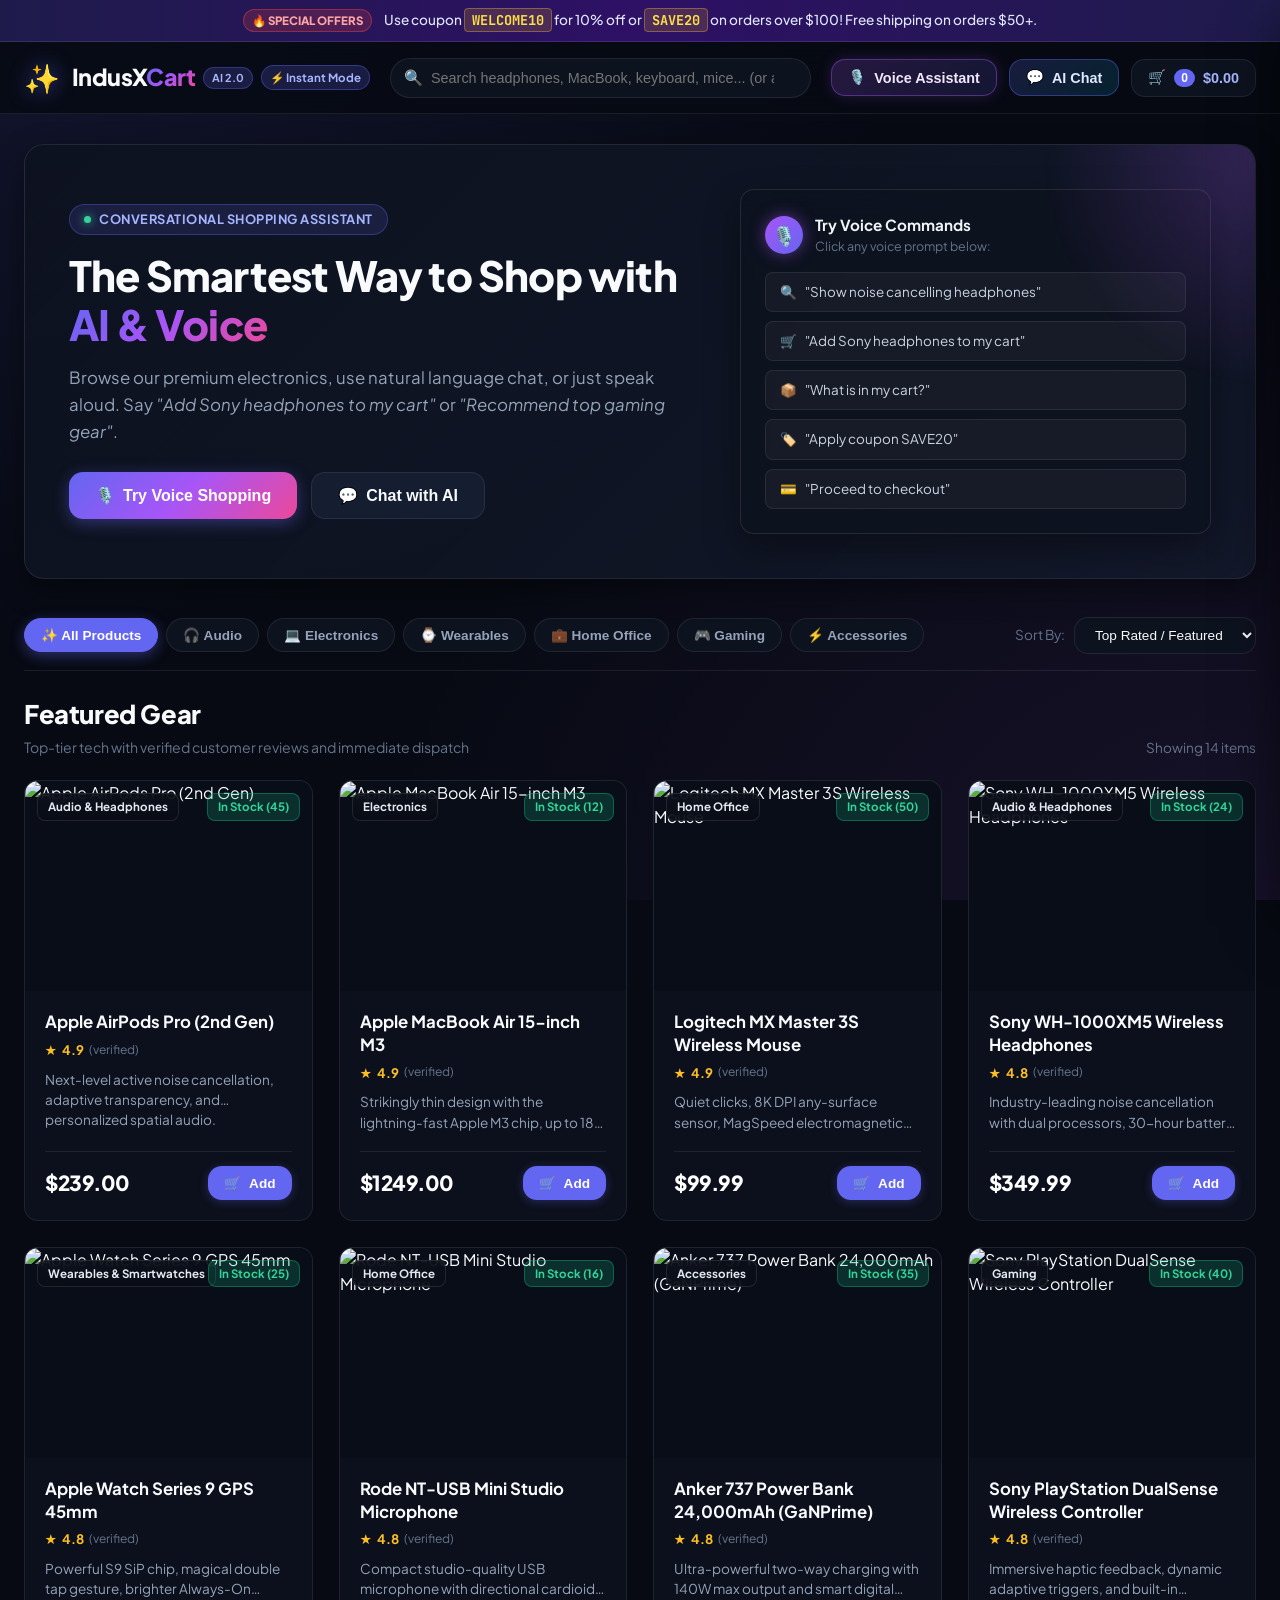
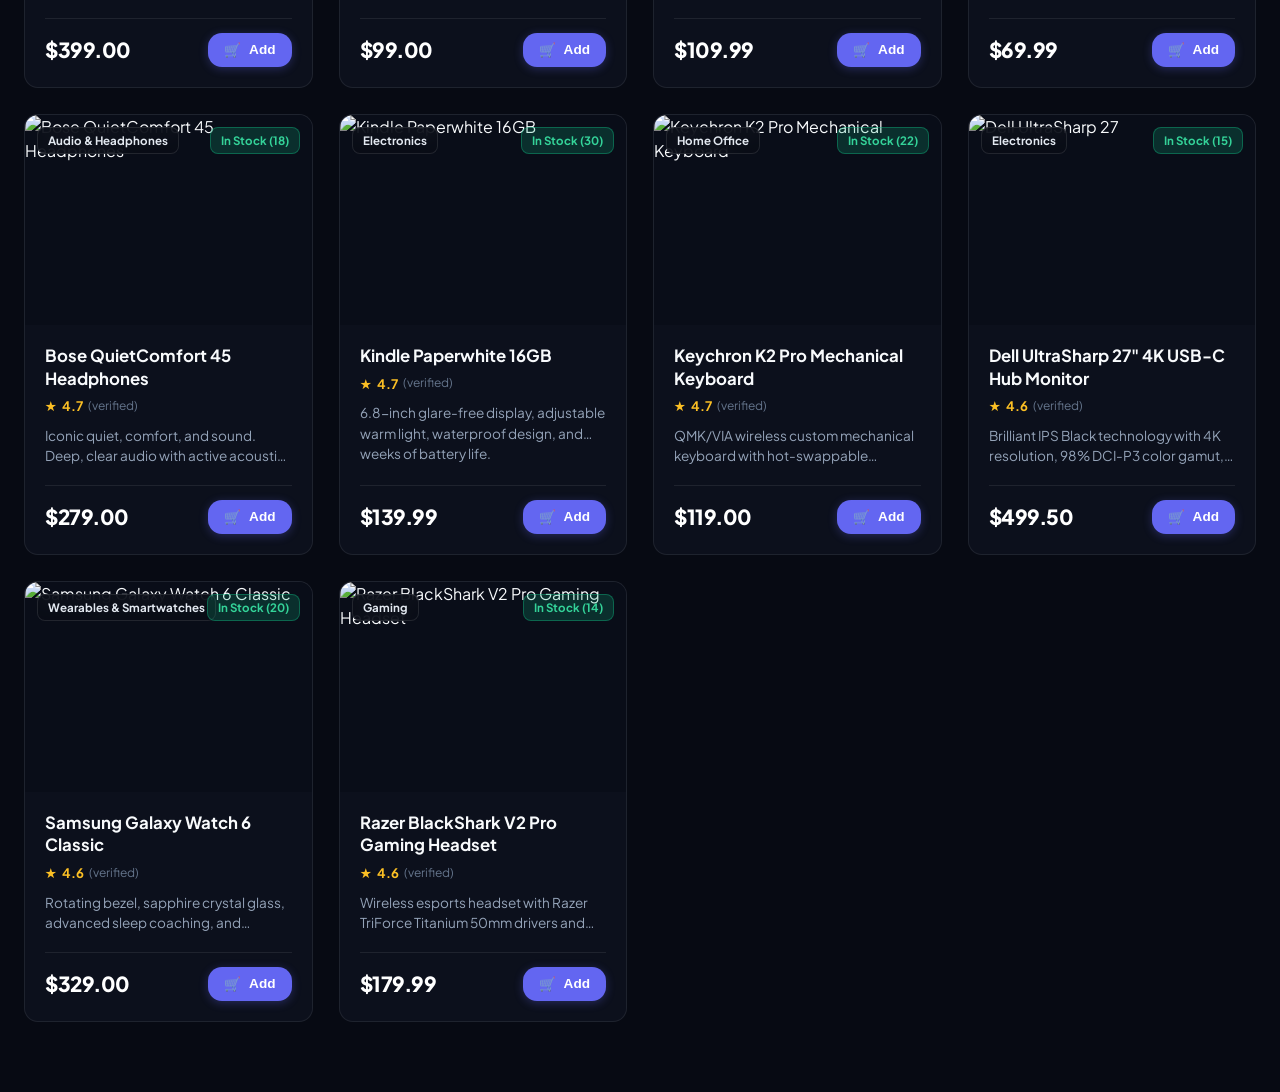
==== commit 6940f72e: "Rebrand system to IndusXCart (Brand, AI Assistant & UI)" ====
--- a/index.html
+++ b/index.html
@@ -1,9 +1,9 @@
-<!DOCTYPE html>
+﻿<!DOCTYPE html>
 <html lang="en">
 <head>
     <meta charset="UTF-8">
     <meta name="viewport" content="width=device-width, initial-scale=1.0">
-    <title>NovaCart - AI & Voice Powered E-Commerce</title>
+    <title>IndusXCart - AI & Voice Powered E-Commerce</title>
     <link rel="stylesheet" href="css/style.css">
     <link rel="preconnect" href="https://fonts.googleapis.com">
     <link rel="preconnect" href="https://fonts.gstatic.com" crossorigin>
@@ -24,7 +24,7 @@
             <div class="logo-area" onclick="app.resetFilters()">
                 <div class="logo-icon-glow">✨</div>
                 <div class="logo-text">
-                    <span class="brand-title">Nova<span class="gradient-text">Cart</span></span>
+                    <span class="brand-title">IndusX<span class="gradient-text">Cart</span></span>
                     <span class="brand-badge">AI 2.0</span>
                     <span class="live-pill" id="backendStatusBadge">⚡ Instant Mode</span>
                 </div>
@@ -384,7 +384,7 @@
             <div class="chat-bot-info">
                 <div class="chat-avatar">🤖</div>
                 <div>
-                    <div class="chat-title">Nova AI Assistant</div>
+                    <div class="chat-title">IndusX AI Assistant</div>
                     <div class="chat-subtitle"><span class="online-dot"></span> Online • Natural Language Agent</div>
                 </div>
             </div>
@@ -472,3 +472,4 @@
     <script src="js/app.js"></script>
 </body>
 </html>
+
